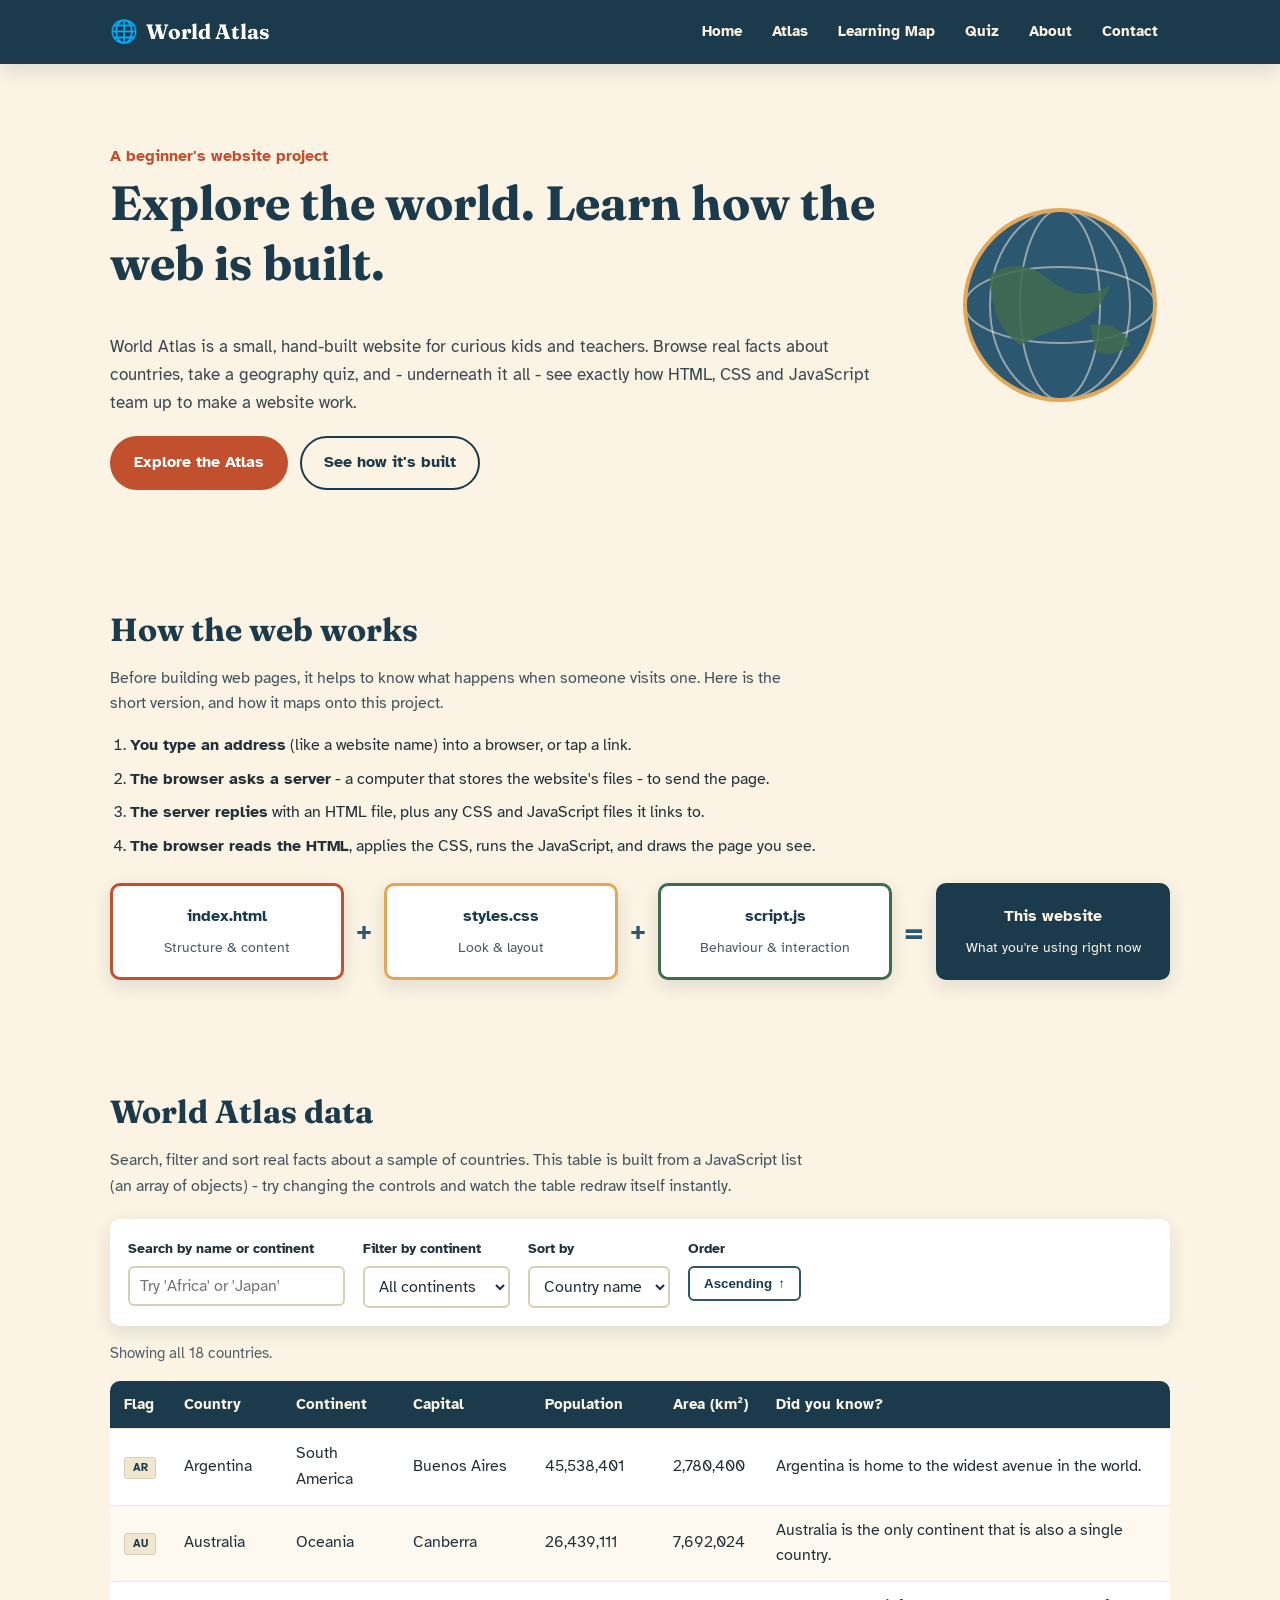
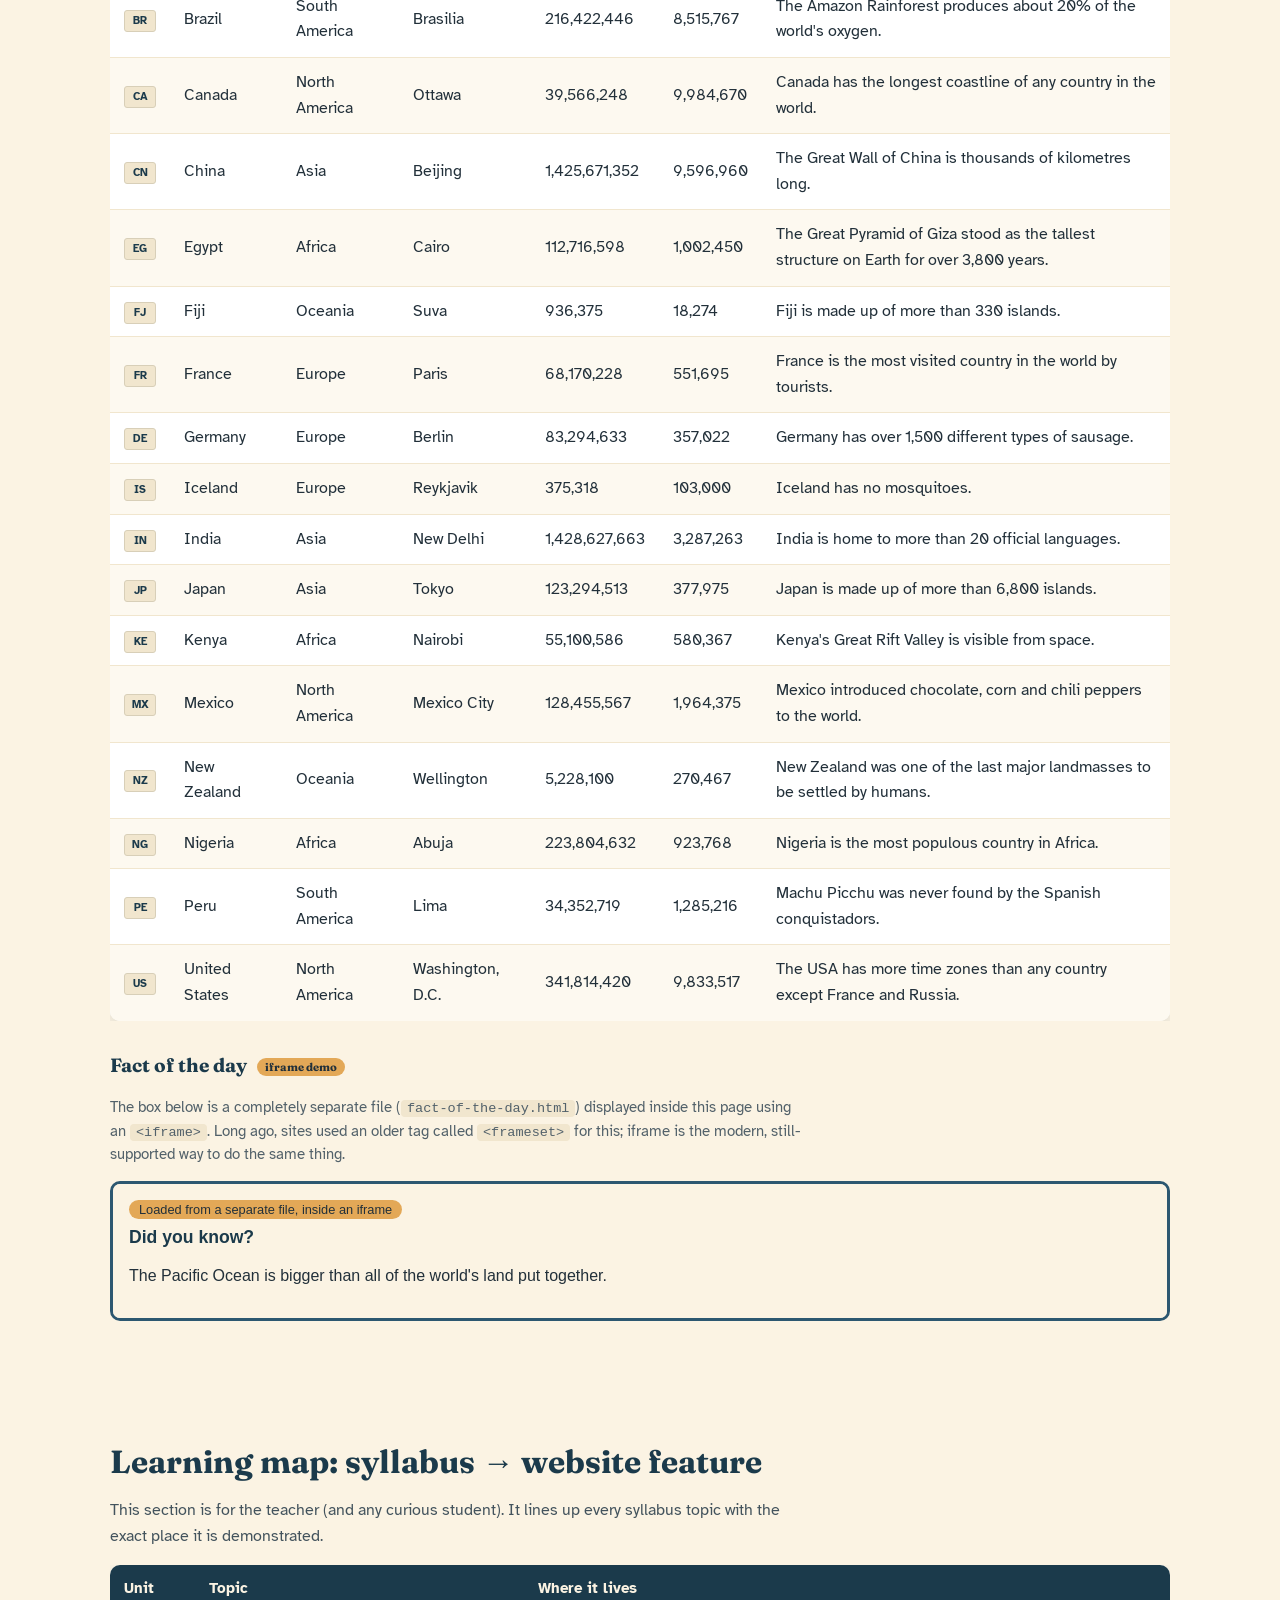
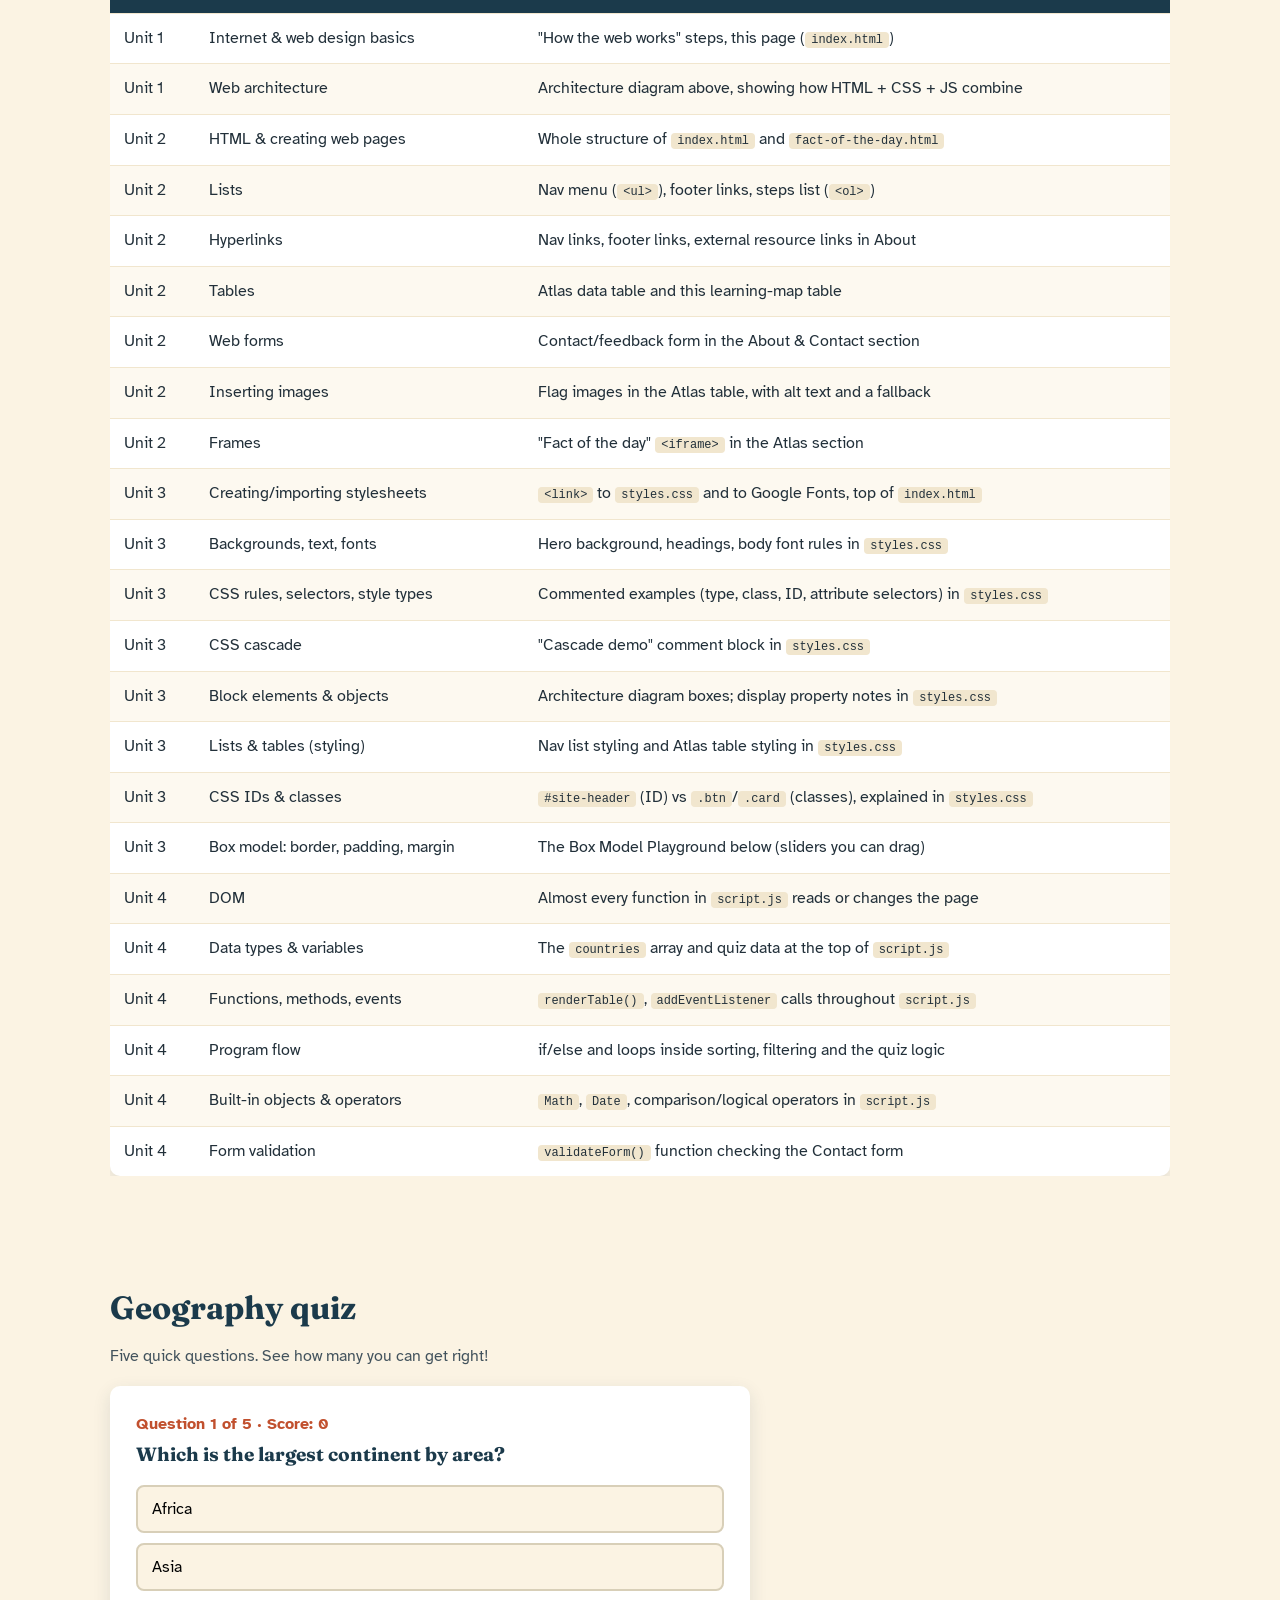
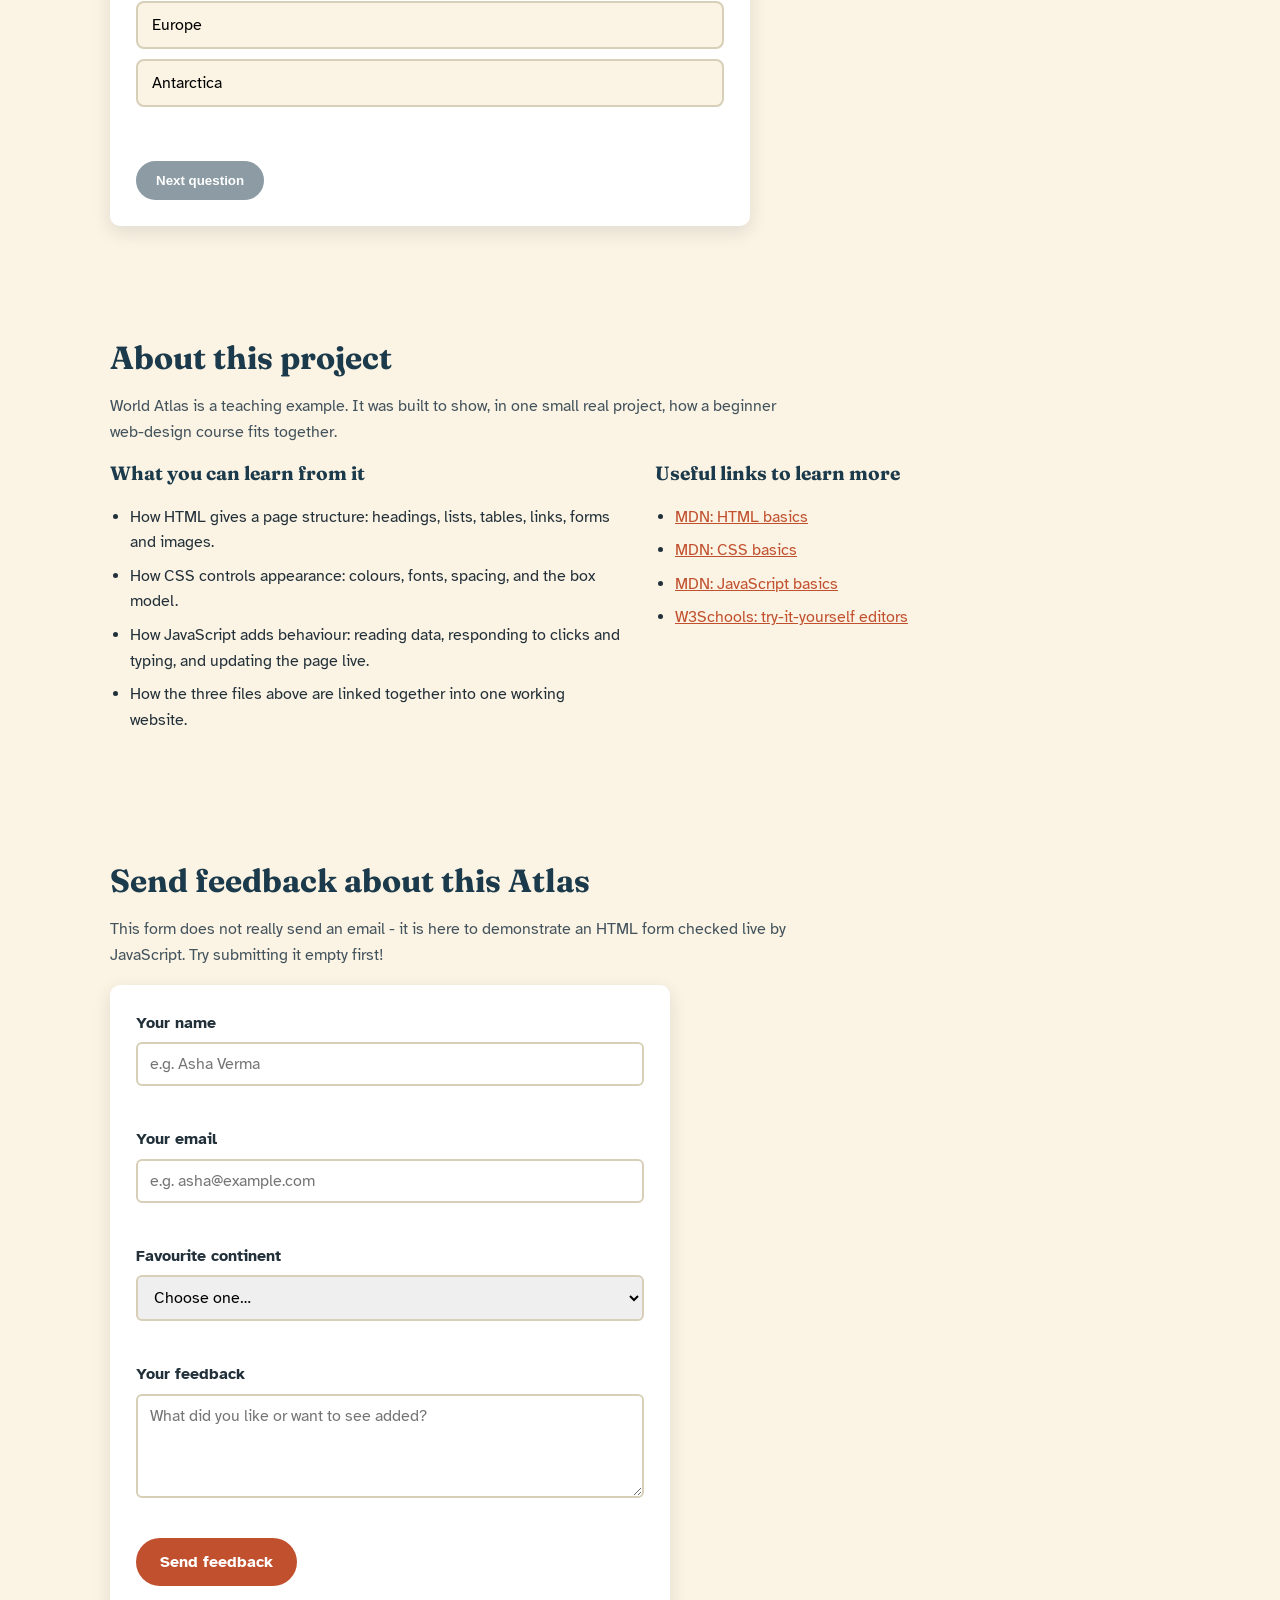
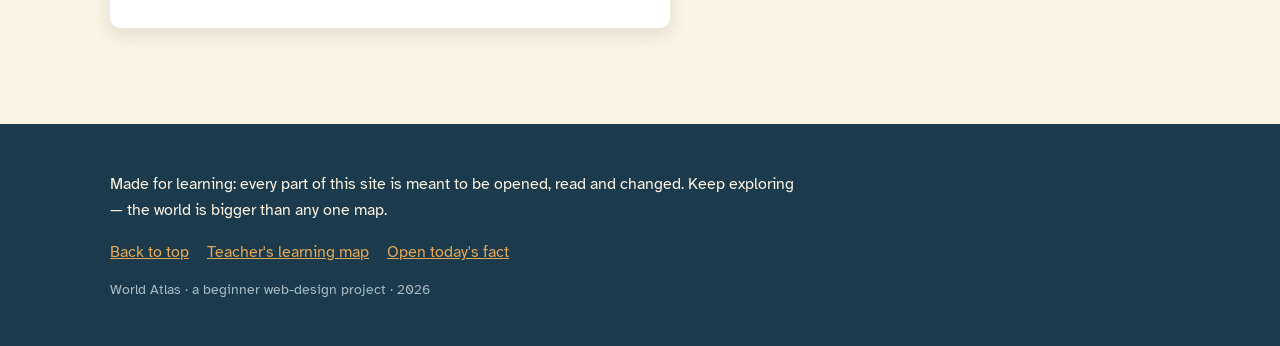
==== index.html @ 0b5103dc "this is my first commit" ====
<!DOCTYPE html>
<html lang="en">
<head>
  <meta charset="UTF-8" />
  <meta name="viewport" content="width=device-width, initial-scale=1.0" />
  <title>World Atlas - Learn Geography, HTML, CSS &amp; JavaScript</title>
  <link rel="stylesheet" href="styles.css" />

  <!-- Google Fonts: an external stylesheet, imported the same way. -->
  <link rel="preconnect" href="https://fonts.googleapis.com">
  <link href="https://fonts.googleapis.com/css2?family=Fraunces:opsz,wght@9..144,500;9..144,700&family=Atkinson+Hyperlegible:wght@400;700&display=swap" rel="stylesheet">
</head>
<body>

  <!-- ============ HEADER (appears on every "page" of the site) ============ -->
  <header id="site-header">
    <div class="header-inner">
      <a href="#home" class="logo">
        <span class="logo-mark" aria-hidden="true">&#127760;</span>
        World Atlas
      </a>

      <!-- Navigation is written as an unordered LIST of links (<ul><li><a>).
           A nav bar is really just a styled list - a good example of
           HTML lists and hyperlinks working together. -->
      <nav aria-label="Main navigation">
        <button id="nav-toggle" aria-expanded="false" aria-controls="primary-nav">
          <span class="sr-only">Menu</span>
          <span aria-hidden="true">&#9776;</span>
        </button>
        <ul id="primary-nav">
          <li><a href="#home">Home</a></li>
          <li><a href="#atlas">Atlas</a></li>
          <li><a href="#learning-map">Learning Map</a></li>
          <li><a href="#quiz">Quiz</a></li>
          <li><a href="#about">About</a></li>
          <li><a href="#contact">Contact</a></li>
        </ul>
      </nav>
    </div>
  </header>

  <main>

    <!-- ============ HOME SECTION ============ -->
    <section id="home" class="section hero">
      <div class="hero-text">
        <p class="eyebrow">A beginner's website project</p>
        <h1>Explore the world. Learn how the web is built.</h1>
        <p class="lede">
          World Atlas is a small, hand-built website for curious kids and
          teachers. Browse real facts about countries, take a geography
          quiz, and - underneath it all - see exactly how HTML, CSS and
          JavaScript team up to make a website work.
        </p>
        <div class="hero-actions">
          <a href="#atlas" class="btn btn-primary">Explore the Atlas</a>
          <a href="#learning-map" class="btn btn-ghost">See how it's built</a>
        </div>
      </div>

      <!-- A simple inline SVG "globe" graphic. Using SVG here means the
           picture stays sharp on any screen size, and it needs no
           external image file at all. -->
      <div class="hero-art" aria-hidden="true">
        <svg viewBox="0 0 220 220" width="220" height="220">
          <circle cx="110" cy="110" r="95" fill="#2C5770" />
          <ellipse cx="110" cy="110" rx="95" ry="38" fill="none" stroke="#FBF3E3" stroke-width="2" opacity="0.5"/>
          <ellipse cx="110" cy="110" rx="40" ry="95" fill="none" stroke="#FBF3E3" stroke-width="2" opacity="0.5"/>
          <ellipse cx="110" cy="110" rx="70" ry="95" fill="none" stroke="#FBF3E3" stroke-width="2" opacity="0.5"/>
          <path d="M40 80 Q70 60 100 85 T160 90 Q150 120 120 130 T70 150 Q40 130 40 80Z" fill="#3F6B4F" opacity="0.85"/>
          <path d="M140 130 Q170 125 180 150 Q160 165 145 155Z" fill="#3F6B4F" opacity="0.85"/>
          <circle cx="110" cy="110" r="95" fill="none" stroke="#E3A857" stroke-width="4"/>
        </svg>
      </div>
    </section>

    <!-- ============ HOW THE WEB WORKS (Unit 1) ============ -->
    <section class="section" id="web-architecture" aria-labelledby="architecture-heading">
      <h2 id="architecture-heading">How the web works</h2>
      <p class="section-intro">
        Before building web pages, it helps to know what happens when someone
        visits one. Here is the short version, and how it maps onto this project.
      </p>

      <ol class="steps-list">
        <li><strong>You type an address</strong> (like a website name) into a browser, or tap a link.</li>
        <li><strong>The browser asks a server</strong> - a computer that stores the website's files - to send the page.</li>
        <li><strong>The server replies</strong> with an HTML file, plus any CSS and JavaScript files it links to.</li>
        <li><strong>The browser reads the HTML</strong>, applies the CSS, runs the JavaScript, and draws the page you see.</li>
      </ol>

      <!-- A tiny diagram made only from styled <div> elements - a good,
           simple example of "block elements" and the CSS box model. -->
      <div class="architecture-diagram">
        <div class="arch-box arch-html">
          <span class="arch-label">index.html</span>
          <p>Structure &amp; content</p>
        </div>
        <div class="arch-arrow" aria-hidden="true">+</div>
        <div class="arch-box arch-css">
          <span class="arch-label">styles.css</span>
          <p>Look &amp; layout</p>
        </div>
        <div class="arch-arrow" aria-hidden="true">+</div>
        <div class="arch-box arch-js">
          <span class="arch-label">script.js</span>
          <p>Behaviour &amp; interaction</p>
        </div>
        <div class="arch-arrow arch-arrow-big" aria-hidden="true">=</div>
        <div class="arch-box arch-result">
          <span class="arch-label">This website</span>
          <p>What you're using right now</p>
        </div>
      </div>
    </section>

    <!-- ============ ATLAS SECTION (Unit 2: tables, images, frames) ============ -->
    <section class="section" id="atlas" aria-labelledby="atlas-heading">
      <h2 id="atlas-heading">World Atlas data</h2>
      <p class="section-intro">
        Search, filter and sort real facts about a sample of countries. This
        table is built from a JavaScript list (an array of objects) - try
        changing the controls and watch the table redraw itself instantly.
      </p>

      <!-- Controls: a search box, a continent filter and sort controls.
           These are all standard HTML FORM ELEMENTS, even though they
           are not inside one big <form> that gets submitted. -->
      <div class="controls-bar">
        <div class="control">
          <label for="search-input">Search by name or continent</label>
          <input type="search" id="search-input" placeholder="Try 'Africa' or 'Japan'" autocomplete="off">
        </div>

        <div class="control">
          <label for="continent-filter">Filter by continent</label>
          <select id="continent-filter">
            <option value="all">All continents</option>
            <!-- Options are filled in automatically by script.js -->
          </select>
        </div>

        <div class="control">
          <label for="sort-field">Sort by</label>
          <select id="sort-field">
            <option value="name">Country name</option>
            <option value="population">Population</option>
            <option value="area">Area (km&sup2;)</option>
          </select>
        </div>

        <div class="control">
          <label for="sort-direction-label">Order</label>
          <button type="button" id="sort-direction-btn" aria-pressed="false">
            <span id="sort-direction-label">Ascending</span>
            <span id="sort-direction-arrow" aria-hidden="true">&#8593;</span>
          </button>
        </div>
      </div>

      <p id="result-count" aria-live="polite">Showing all countries.</p>

      <!-- The ATLAS TABLE. On a phone, styles.css turns each row into a
           small "card" using the data-label attributes on each cell -
           that's how one HTML table can satisfy both "cards" and
           "table" at once, responsively. -->
      <div class="table-wrap">
        <table id="atlas-table">
          <caption class="sr-only">Sortable, filterable table of country facts</caption>
          <thead>
            <tr>
              <th scope="col">Flag</th>
              <th scope="col">Country</th>
              <th scope="col">Continent</th>
              <th scope="col">Capital</th>
              <th scope="col">Population</th>
              <th scope="col">Area (km&sup2;)</th>
              <th scope="col">Did you know?</th>
            </tr>
          </thead>
          <tbody id="atlas-tbody">
            <!-- Rows are created by script.js using document.createElement -->
          </tbody>
        </table>
      </div>

      <!-- FRAMES demo: showing a whole separate page inside this one. -->
      <div class="fact-frame-wrap">
        <h3>Fact of the day <span class="tag">iframe demo</span></h3>
        <p class="small-note">
          The box below is a completely separate file
          (<code>fact-of-the-day.html</code>) displayed inside this page
          using an <code>&lt;iframe&gt;</code>. Long ago, sites used an
          older tag called <code>&lt;frameset&gt;</code> for this; iframe
          is the modern, still-supported way to do the same thing.
        </p>
        <iframe src="fact-of-the-day.html" title="Random geography fact" class="fact-frame" loading="lazy"></iframe>
      </div>
    </section>

    <!-- ============ LEARNING MAP (syllabus -> feature mapping) ============ -->
    <section class="section" id="learning-map" aria-labelledby="learning-heading">
      <h2 id="learning-heading">Learning map: syllabus &#8594; website feature</h2>
      <p class="section-intro">
        This section is for the teacher (and any curious student). It lines
        up every syllabus topic with the exact place it is demonstrated.
      </p>

      <div class="table-wrap">
        <table id="learning-table">
          <caption class="sr-only">Syllabus topics mapped to files and features</caption>
          <thead>
            <tr>
              <th scope="col">Unit</th>
              <th scope="col">Topic</th>
              <th scope="col">Where it lives</th>
            </tr>
          </thead>
          <tbody>
            <tr><td data-label="Unit">Unit 1</td><td data-label="Topic">Internet &amp; web design basics</td><td data-label="Where it lives">"How the web works" steps, this page (<code>index.html</code>)</td></tr>
            <tr><td data-label="Unit">Unit 1</td><td data-label="Topic">Web architecture</td><td data-label="Where it lives">Architecture diagram above, showing how HTML + CSS + JS combine</td></tr>
            <tr><td data-label="Unit">Unit 2</td><td data-label="Topic">HTML &amp; creating web pages</td><td data-label="Where it lives">Whole structure of <code>index.html</code> and <code>fact-of-the-day.html</code></td></tr>
            <tr><td data-label="Unit">Unit 2</td><td data-label="Topic">Lists</td><td data-label="Where it lives">Nav menu (<code>&lt;ul&gt;</code>), footer links, steps list (<code>&lt;ol&gt;</code>)</td></tr>
            <tr><td data-label="Unit">Unit 2</td><td data-label="Topic">Hyperlinks</td><td data-label="Where it lives">Nav links, footer links, external resource links in About</td></tr>
            <tr><td data-label="Unit">Unit 2</td><td data-label="Topic">Tables</td><td data-label="Where it lives">Atlas data table and this learning-map table</td></tr>
            <tr><td data-label="Unit">Unit 2</td><td data-label="Topic">Web forms</td><td data-label="Where it lives">Contact/feedback form in the About &amp; Contact section</td></tr>
            <tr><td data-label="Unit">Unit 2</td><td data-label="Topic">Inserting images</td><td data-label="Where it lives">Flag images in the Atlas table, with alt text and a fallback</td></tr>
            <tr><td data-label="Unit">Unit 2</td><td data-label="Topic">Frames</td><td data-label="Where it lives">"Fact of the day" <code>&lt;iframe&gt;</code> in the Atlas section</td></tr>
            <tr><td data-label="Unit">Unit 3</td><td data-label="Topic">Creating/importing stylesheets</td><td data-label="Where it lives"><code>&lt;link&gt;</code> to <code>styles.css</code> and to Google Fonts, top of <code>index.html</code></td></tr>
            <tr><td data-label="Unit">Unit 3</td><td data-label="Topic">Backgrounds, text, fonts</td><td data-label="Where it lives">Hero background, headings, body font rules in <code>styles.css</code></td></tr>
            <tr><td data-label="Unit">Unit 3</td><td data-label="Topic">CSS rules, selectors, style types</td><td data-label="Where it lives">Commented examples (type, class, ID, attribute selectors) in <code>styles.css</code></td></tr>
            <tr><td data-label="Unit">Unit 3</td><td data-label="Topic">CSS cascade</td><td data-label="Where it lives">"Cascade demo" comment block in <code>styles.css</code></td></tr>
            <tr><td data-label="Unit">Unit 3</td><td data-label="Topic">Block elements &amp; objects</td><td data-label="Where it lives">Architecture diagram boxes; display property notes in <code>styles.css</code></td></tr>
            <tr><td data-label="Unit">Unit 3</td><td data-label="Topic">Lists &amp; tables (styling)</td><td data-label="Where it lives">Nav list styling and Atlas table styling in <code>styles.css</code></td></tr>
            <tr><td data-label="Unit">Unit 3</td><td data-label="Topic">CSS IDs &amp; classes</td><td data-label="Where it lives"><code>#site-header</code> (ID) vs <code>.btn</code>/<code>.card</code> (classes), explained in <code>styles.css</code></td></tr>
            <tr><td data-label="Unit">Unit 3</td><td data-label="Topic">Box model: border, padding, margin</td><td data-label="Where it lives">The Box Model Playground below (sliders you can drag)</td></tr>
            <tr><td data-label="Unit">Unit 4</td><td data-label="Topic">DOM</td><td data-label="Where it lives">Almost every function in <code>script.js</code> reads or changes the page</td></tr>
            <tr><td data-label="Unit">Unit 4</td><td data-label="Topic">Data types &amp; variables</td><td data-label="Where it lives">The <code>countries</code> array and quiz data at the top of <code>script.js</code></td></tr>
            <tr><td data-label="Unit">Unit 4</td><td data-label="Topic">Functions, methods, events</td><td data-label="Where it lives"><code>renderTable()</code>, <code>addEventListener</code> calls throughout <code>script.js</code></td></tr>
            <tr><td data-label="Unit">Unit 4</td><td data-label="Topic">Program flow</td><td data-label="Where it lives">if/else and loops inside sorting, filtering and the quiz logic</td></tr>
            <tr><td data-label="Unit">Unit 4</td><td data-label="Topic">Built-in objects &amp; operators</td><td data-label="Where it lives"><code>Math</code>, <code>Date</code>, comparison/logical operators in <code>script.js</code></td></tr>
            <tr><td data-label="Unit">Unit 4</td><td data-label="Topic">Form validation</td><td data-label="Where it lives"><code>validateForm()</code> function checking the Contact form</td></tr>
          </tbody>
        </table>
      </div>     
    </section>

    <!-- ============ QUIZ SECTION ============ -->
    <section class="section" id="quiz" aria-labelledby="quiz-heading">
      <h2 id="quiz-heading">Geography quiz</h2>
      <p class="section-intro">Five quick questions. See how many you can get right!</p>

      <div id="quiz-app" class="quiz-app">
        <p id="quiz-progress"></p>
        <h3 id="quiz-question">Loading question&hellip;</h3>
        <div id="quiz-options" class="quiz-options" role="group" aria-label="Answer options"></div>
        <p id="quiz-feedback" aria-live="polite"></p>
        <div class="quiz-actions">
          <button type="button" id="quiz-next" disabled>Next question</button>
          <button type="button" id="quiz-restart" hidden>Play again</button>
        </div>
      </div>
    </section>

    <!-- ============ ABOUT SECTION ============ -->
    <section class="section" id="about" aria-labelledby="about-heading">
      <h2 id="about-heading">About this project</h2>
      <p class="section-intro">
        World Atlas is a teaching example. It was built to show, in one small
        real project, how a beginner web-design course fits together.
      </p>

      <div class="about-grid">
        <div>
          <h3>What you can learn from it</h3>
          <ul>
            <li>How HTML gives a page structure: headings, lists, tables, links, forms and images.</li>
            <li>How CSS controls appearance: colours, fonts, spacing, and the box model.</li>
            <li>How JavaScript adds behaviour: reading data, responding to clicks and typing, and updating the page live.</li>
            <li>How the three files above are linked together into one working website.</li>
          </ul>
        </div>
        <div>
          <h3>Useful links to learn more</h3>
          <ul>
            <li><a href="https://developer.mozilla.org/en-US/docs/Web/HTML" target="_blank" rel="noopener">MDN: HTML basics</a></li>
            <li><a href="https://developer.mozilla.org/en-US/docs/Web/CSS" target="_blank" rel="noopener">MDN: CSS basics</a></li>
            <li><a href="https://developer.mozilla.org/en-US/docs/Web/JavaScript" target="_blank" rel="noopener">MDN: JavaScript basics</a></li>
            <li><a href="https://www.w3schools.com/" target="_blank" rel="noopener">W3Schools: try-it-yourself editors</a></li>
          </ul>
        </div>
      </div>
    </section>

    <!-- ============ CONTACT / FEEDBACK FORM (Unit 2 web forms + Unit 4 validation) ============ -->
    <section class="section" id="contact" aria-labelledby="contact-heading">
      <h2 id="contact-heading">Send feedback about this Atlas</h2>
      <p class="section-intro">
        This form does not really send an email - it is here to demonstrate an
        HTML form checked live by JavaScript. Try submitting it empty first!
      </p>

      <form id="feedback-form" novalidate>
        <div class="form-row">
          <label for="fb-name">Your name</label>
          <input type="text" id="fb-name" name="name" placeholder="e.g. Asha Verma">
          <span class="error-text" id="fb-name-error"></span>
        </div>

        <div class="form-row">
          <label for="fb-email">Your email</label>
          <input type="email" id="fb-email" name="email" placeholder="e.g. asha@example.com">
          <span class="error-text" id="fb-email-error"></span>
        </div>

        <div class="form-row">
          <label for="fb-continent">Favourite continent</label>
          <select id="fb-continent" name="continent">
            <option value="">Choose one&hellip;</option>
            <option>Africa</option>
            <option>Asia</option>
            <option>Europe</option>
            <option>North America</option>
            <option>South America</option>
            <option>Oceania</option>
            <option>Antarctica</option>
          </select>
          <span class="error-text" id="fb-continent-error"></span>
        </div>

        <div class="form-row">
          <label for="fb-message">Your feedback</label>
          <textarea id="fb-message" name="message" rows="4" placeholder="What did you like or want to see added?"></textarea>
          <span class="error-text" id="fb-message-error"></span>
        </div>

        <button type="submit" class="btn btn-primary">Send feedback</button>
        <p id="form-success" role="status"></p>
      </form>
    </section>

  </main>

  <!-- ============ FOOTER (appears on every "page" of the site) ============ -->
  <footer id="site-footer">
    <div class="footer-inner">
      <p>Made for learning: every part of this site is meant to be opened, read and changed. Keep exploring &mdash; the world is bigger than any one map.</p>
      <ul class="footer-links">
        <li><a href="#home">Back to top</a></li>
        <li><a href="#learning-map">Teacher's learning map</a></li>
        <li><a href="fact-of-the-day.html" target="_blank" rel="noopener">Open today's fact</a></li>
      </ul>
      <p class="fine-print" id="footer-year"></p>
    </div>
  </footer>

  <!-- The script is linked at the end of the body so the HTML above it
       has already been created before JavaScript tries to find it. -->
  <script src="script.js"></script>
</body>
</html>
---- styles.css ----
/* =================================================================
   WORLD ATLAS - styles.css
   =================================================================
   This file gives the HTML its look. It never adds or removes
   content - it only changes how existing content appears.

   It is linked from index.html with:
     <link rel="stylesheet" href="styles.css">
   That single line is how a page "imports" an external stylesheet.
   ================================================================= */

/* -----------------------------------------------------------------
   1. CSS SELECTOR TYPES (a quick reference, used all over this file)
   -----------------------------------------------------------------
   Type selector    ->  header { }        matches every <header>
   Class selector   ->  .card { }         matches every element with class="card"
   ID selector      ->  #site-header { }  matches the ONE element with id="site-header"
   Attribute sel.   ->  input[type="search"] { }  matches inputs of one type
   Descendant sel.  ->  nav ul li { }     matches <li> inside <ul> inside <nav>
   Pseudo-class     ->  .btn:hover { }    matches a state (mouse over the button)

   IDs vs classes: use an ID for ONE unique element on the page
   (like the single site header), and a class for a REUSABLE pattern
   that appears many times (like every country card/row, every button).
   ----------------------------------------------------------------- */

:root {
  /* CSS custom properties ("variables"). Defining colours once here
     means every rule below can reuse the same names instead of
     repeating hex codes - and changing the theme means editing one line. */
  --ocean-deep: #1B3A4B;
  --ocean-mid: #2C5770;
  --parchment: #FBF3E3;
  --parchment-deep: #F1E6CE;
  --ink: #22303A;
  --terracotta: #C1502E;
  --gold: #E3A857;
  --forest: #3F6B4F;
  --white: #FFFFFF;
  --danger: #B3261E;
  --radius: 10px;
  --shadow: 0 6px 18px rgba(27, 58, 75, 0.12);
}

/* -----------------------------------------------------------------
   2. RESET-ISH BASICS + TYPOGRAPHY (fonts, text formatting)
   ----------------------------------------------------------------- */
* {
  box-sizing: border-box; /* padding & border are counted INSIDE the
                              width you set, instead of added on top -
                              this avoids a very common box-model bug */
}

body {
  margin: 0;
  font-family: 'Atkinson Hyperlegible', Verdana, Arial, sans-serif;
  background: var(--parchment);
  color: var(--ink);
  line-height: 1.6;
}

h1, h2, h3 {
  font-family: 'Fraunces', Georgia, serif;
  color: var(--ocean-deep);
  line-height: 1.25;
  margin-top: 0;
}

h1 { font-size: clamp(1.9rem, 4vw, 3rem); }
h2 { font-size: clamp(1.4rem, 3vw, 2rem); margin-bottom: 0.4em; }
h3 { font-size: 1.2rem; }

p { max-width: 70ch; } /* keeps text lines a comfortable reading length */

a { color: var(--terracotta); }
a:hover, a:focus { color: var(--forest); }

code {
  background: var(--parchment-deep);
  padding: 1px 6px;
  border-radius: 4px;
  font-size: 0.92em;
}

/* Visually-hidden helper: keeps text for screen readers without
   showing it on screen - used on the table <caption> elements. */
.sr-only {
  position: absolute;
  width: 1px; height: 1px;
  overflow: hidden;
  clip: rect(0 0 0 0);
  white-space: nowrap;
}

.btn {
  display: inline-block;
  padding: 12px 22px;
  border-radius: 999px;
  text-decoration: none;
  font-weight: 700;
  border: 2px solid transparent;
  cursor: pointer;
  font-size: 1rem;
  font-family: inherit;
}
.btn-primary {
  background: var(--terracotta);
  color: var(--white);
}
.btn-primary:hover, .btn-primary:focus {
  background: #a5401f;
  color: var(--white);
}
.btn-ghost {
  background: transparent;
  border-color: var(--ocean-deep);
  color: var(--ocean-deep);
}
.btn-ghost:hover, .btn-ghost:focus {
  background: var(--ocean-deep);
  color: var(--white);
}

/* -----------------------------------------------------------------
   4. LAYOUT: header / nav  (ID selector for the one unique header)
   ----------------------------------------------------------------- */
#site-header {
  background: var(--ocean-deep);
  position: sticky;
  top: 0;
  z-index: 10;
  box-shadow: var(--shadow);
}
.header-inner {
  max-width: 1100px;
  margin: 0 auto;
  padding: 14px 20px;
  display: flex;
  align-items: center;
  justify-content: space-between;
  gap: 16px;
}
.logo {
  color: var(--white);
  font-family: 'Fraunces', serif;
  font-weight: 700;
  font-size: 1.3rem;
  text-decoration: none;
  display: flex;
  align-items: center;
  gap: 8px;
}
.logo-mark { font-size: 1.4rem; }

/* The nav list: a good example of styling an unordered list to look
   nothing like a bulleted list, while still BEING one semantically. */
nav ul {
  list-style: none;
  display: flex;
  gap: 6px;
  margin: 0;
  padding: 0;
}
nav ul li a {
  color: var(--parchment);
  text-decoration: none;
  padding: 8px 12px;
  border-radius: 6px;
  font-weight: 700;
  font-size: 0.95rem;
}
nav ul li a:hover, nav ul li a:focus {
  background: rgba(255,255,255,0.12);
  color: var(--white);
}
#nav-toggle {
  display: none; /* only shown on small screens, see media query below */
  background: transparent;
  border: 1px solid var(--parchment);
  color: var(--parchment);
  font-size: 1.3rem;
  padding: 4px 10px;
  border-radius: 6px;
}

/* -----------------------------------------------------------------
   5. SECTIONS / GENERAL PAGE LAYOUT (block elements)
   -----------------------------------------------------------------
   Every <section> is a BLOCK element: by default it takes the full
   width available and starts on its own new line - unlike an
   "inline" element such as <a> or <span>, which sits within a line
   of text. We use that block behaviour here to stack whole sections
   vertically down the page. */
.section {
  max-width: 1100px;
  margin: 0 auto;
  padding: 56px 20px;
}
.section-intro { color: #43535D; }

.hero {
  display: flex;
  align-items: center;
  gap: 40px;
  flex-wrap: wrap;
  padding-top: 64px;
  padding-bottom: 64px;
}
.hero-text { flex: 1 1 420px; }
.hero-art { flex: 0 0 auto; margin-inline: auto; }
.eyebrow {
  color: var(--terracotta);
  font-weight: 700;
  margin-bottom: 4px;
}
.lede { font-size: 1.08rem; color: #3A4750; }
.hero-actions { display: flex; gap: 12px; flex-wrap: wrap; margin-top: 20px; }

/* -----------------------------------------------------------------
   6. ARCHITECTURE DIAGRAM (block elements + the box model at work)
   ----------------------------------------------------------------- */
.steps-list { padding-left: 20px; }
.steps-list li { margin-bottom: 8px; }

.architecture-diagram {
  display: flex;
  align-items: center;
  gap: 12px;
  flex-wrap: wrap;
  margin-top: 24px;
}
.arch-box {
  background: var(--white);
  border-radius: var(--radius);
  /* BOX MODEL in action: content, then padding, then a border, then
     the margin created by the gap above between flex children. */
  padding: 18px 16px;
  border: 3px solid var(--ocean-mid);
  box-shadow: var(--shadow);
  flex: 1 1 160px;
  text-align: center;
}
.arch-box p { margin: 6px 0 0; font-size: 0.9rem; color: #4A5A63; }
.arch-label { font-weight: 700; color: var(--ocean-deep); }
.arch-html { border-color: var(--terracotta); }
.arch-css { border-color: var(--gold); }
.arch-js { border-color: var(--forest); }
.arch-result { background: var(--ocean-deep); border-color: var(--ocean-deep); }
.arch-result .arch-label, .arch-result p { color: var(--parchment); }
.arch-arrow {
  font-size: 1.6rem;
  color: var(--ocean-mid);
  font-weight: 700;
}
.arch-arrow-big { font-size: 2rem; }

/* -----------------------------------------------------------------
   7. CONTROLS BAR (search / filter / sort)
   ----------------------------------------------------------------- */
.controls-bar {
  display: flex;
  gap: 18px;
  flex-wrap: wrap;
  background: var(--white);
  padding: 18px;
  border-radius: var(--radius);
  box-shadow: var(--shadow);
  margin: 20px 0 12px;
}
.control { display: flex; flex-direction: column; gap: 6px; }
.control label { font-weight: 700; font-size: 0.9rem; }
.control input, .control select {
  padding: 8px 10px;
  border: 2px solid #D8CFB8;
  border-radius: 6px;
  font-family: inherit;
  font-size: 1rem;
  background: var(--white);
  color: var(--ink);
}
.control input:focus, .control select:focus {
  outline: 3px solid var(--gold);
  outline-offset: 1px;
}
#sort-direction-btn {
  padding: 8px 14px;
  border-radius: 6px;
  border: 2px solid var(--ocean-mid);
  background: var(--white);
  color: var(--ocean-deep);
  font-weight: 700;
  cursor: pointer;
  display: flex;
  align-items: center;
  gap: 6px;
}
#result-count { color: #52616A; font-size: 0.95rem; }

/* -----------------------------------------------------------------
   8. TABLES (Atlas table + Learning Map table)
   ----------------------------------------------------------------- */
.table-wrap {
  overflow-x: auto; /* lets wide tables scroll sideways instead of
                        breaking the page layout on narrow screens */
}
table {
  width: 100%;
  border-collapse: collapse;
  background: var(--white);
  border-radius: var(--radius);
  overflow: hidden;
  box-shadow: var(--shadow);
}
thead { background: var(--ocean-deep); }
thead th {
  color: var(--parchment);
  text-align: left;
  padding: 12px 14px;
  font-size: 0.92rem;
}
tbody td {
  padding: 12px 14px;
  border-top: 1px solid var(--parchment-deep);
  vertical-align: middle;
}
tbody tr:nth-child(even) { background: #FDF9F0; }
.flag-img {
  width: 32px;
  height: 22px;
  object-fit: cover;
  border-radius: 3px;
  border: 1px solid #D8CFB8;
  vertical-align: middle;
}
.flag-fallback {
  display: inline-flex;
  align-items: center;
  justify-content: center;
  width: 32px;
  height: 22px;
  background: var(--parchment-deep);
  color: var(--ocean-deep);
  font-size: 0.7rem;
  font-weight: 700;
  border-radius: 3px;
  border: 1px solid #D8CFB8;
}

/* FRAME / iframe styling */
.fact-frame-wrap { margin-top: 32px; }
.tag {
  background: var(--gold);
  color: var(--ink);
  font-size: 0.7rem;
  padding: 2px 8px;
  border-radius: 999px;
  vertical-align: middle;
  margin-left: 6px;
}
.small-note { font-size: 0.92rem; color: #52616A; }
.fact-frame {
  width: 100%;
  height: 140px;
  border: 3px solid var(--ocean-mid);
  border-radius: var(--radius);
}

/* -----------------------------------------------------------------
   9. BOX MODEL PLAYGROUND (interactive)
   ----------------------------------------------------------------- */
.box-model-demo {
  margin-top: 40px;
  background: var(--white);
  padding: 22px;
  border-radius: var(--radius);
  box-shadow: var(--shadow);
}
.box-model-layout {
  display: flex;
  gap: 30px;
  flex-wrap: wrap;
  align-items: center;
  margin-top: 16px;
}
.box-model-controls {
  display: flex;
  flex-direction: column;
  gap: 14px;
  min-width: 220px;
}
.box-model-controls input { width: 100%; }
.box-model-stage {
  flex: 1 1 260px;
  display: flex;
  justify-content: center;
  padding: 20px;
  background: var(--parchment-deep);
  border-radius: var(--radius);
}
/* Each ".demo-layer" is labelled with its own background colour so the
   four layers of the box model (margin, border, padding, content) are
   visually easy to tell apart while the sliders change their sizes. */
.demo-layer {
  font-size: 0.75rem;
  font-weight: 700;
  color: var(--ink);
  text-align: center;
}
.demo-margin { background: #F6D9A8; border-radius: 8px; }
.demo-border { background: var(--gold); border-style: solid; border-color: var(--terracotta); border-radius: 6px; }
.demo-padding { background: #FFF8EA; }
.demo-content {
  background: var(--forest);
  color: var(--white);
  padding: 18px 24px;
  border-radius: 4px;
}

/* -----------------------------------------------------------------
   10. QUIZ
   ----------------------------------------------------------------- */
.quiz-app {
  background: var(--white);
  padding: 26px;
  border-radius: var(--radius);
  box-shadow: var(--shadow);
  max-width: 640px;
}
#quiz-progress { color: var(--terracotta); font-weight: 700; margin: 0 0 4px; }
.quiz-options {
  display: grid;
  gap: 10px;
  margin: 16px 0;
}
.quiz-options button {
  text-align: left;
  padding: 12px 14px;
  border: 2px solid #D8CFB8;
  border-radius: 8px;
  background: var(--parchment);
  font-family: inherit;
  font-size: 1rem;
  cursor: pointer;
}
.quiz-options button:hover { border-color: var(--ocean-mid); }
.quiz-options button.correct {
  background: #E4F0E7;
  border-color: var(--forest);
}
.quiz-options button.incorrect {
  background: #F7E3E1;
  border-color: var(--danger);
}
.quiz-options button:disabled { cursor: default; }
#quiz-feedback { font-weight: 700; min-height: 1.4em; }
.quiz-actions { display: flex; gap: 12px; }
.quiz-actions button {
  padding: 10px 18px;
  border-radius: 999px;
  border: 2px solid var(--ocean-deep);
  background: var(--ocean-deep);
  color: var(--white);
  font-weight: 700;
  cursor: pointer;
}
.quiz-actions button:disabled { opacity: 0.5; cursor: not-allowed; }

/* -----------------------------------------------------------------
   11. ABOUT
   ----------------------------------------------------------------- */
.about-grid {
  display: grid;
  grid-template-columns: 1fr 1fr;
  gap: 30px;
  margin-top: 16px;
}
.about-grid ul { padding-left: 20px; }
.about-grid li { margin-bottom: 8px; }

/* -----------------------------------------------------------------
   12. CONTACT FORM (web forms + JS validation styling hooks)
   ----------------------------------------------------------------- */
#feedback-form {
  max-width: 560px;
  background: var(--white);
  padding: 26px;
  border-radius: var(--radius);
  box-shadow: var(--shadow);
}
.form-row { margin-bottom: 18px; display: flex; flex-direction: column; gap: 6px; }
.form-row label { font-weight: 700; }
.form-row input, .form-row select, .form-row textarea {
  padding: 10px 12px;
  border: 2px solid #D8CFB8;
  border-radius: 6px;
  font-family: inherit;
  font-size: 1rem;
}
.form-row input:focus, .form-row select:focus, .form-row textarea:focus {
  outline: 3px solid var(--gold);
  outline-offset: 1px;
}
/* A class ADDED by JavaScript when a field fails validation - this is
   a common pattern: CSS defines what "invalid" looks like, and JS
   just toggles the class on and off. */
.form-row.invalid input,
.form-row.invalid select,
.form-row.invalid textarea {
  border-color: var(--danger);
}
.error-text {
  color: var(--danger);
  font-size: 0.88rem;
  min-height: 1.2em;
}
#form-success {
  color: var(--forest);
  font-weight: 700;
}

/* -----------------------------------------------------------------
   13. FOOTER
   ----------------------------------------------------------------- */
#site-footer {
  background: var(--ocean-deep);
  color: var(--parchment);
  margin-top: 40px;
}
.footer-inner {
  max-width: 1100px;
  margin: 0 auto;
  padding: 32px 20px;
}
.footer-links {
  list-style: none;
  display: flex;
  gap: 18px;
  flex-wrap: wrap;
  padding: 0;
  margin: 14px 0;
}
.footer-links a { color: var(--gold); }
.fine-print { font-size: 0.85rem; color: #A9BAC2; }

/* -----------------------------------------------------------------
   14. RESPONSIVE BEHAVIOUR (phones, tablets, desktop)
   -----------------------------------------------------------------
   Media queries let different CSS rules apply depending on screen
   width. Rules lower down in the file, inside a matching @media
   block, override the earlier "desktop-first" rules above - another
   real example of the cascade (source order) at work. */
@media (max-width: 900px) {
  .about-grid { grid-template-columns: 1fr; }
}

@media (max-width: 720px) {
  #nav-toggle { display: inline-block; }
  #primary-nav {
    display: none;
    flex-direction: column;
    position: absolute;
    top: 100%;
    right: 20px;
    background: var(--ocean-deep);
    padding: 10px;
    border-radius: 8px;
    box-shadow: var(--shadow);
  }
  #primary-nav.open { display: flex; }

  .hero { text-align: center; justify-content: center; }
  .hero-actions { justify-content: center; }

  /* Responsive TABLE -> CARD trick: hide the header row, then turn
     each <tr> into a little card and use the data-label attribute
     (set in the HTML) to print a label in front of every cell with
     CSS's ::before pseudo-element and the attr() function. */
  #atlas-table thead, #learning-table thead { display: none; }
  #atlas-table tbody tr, #learning-table tbody tr {
    display: block;
    margin-bottom: 14px;
    border: 1px solid var(--parchment-deep);
    border-radius: 8px;
    padding: 6px 10px;
  }
  #atlas-table tbody td, #learning-table tbody td {
    display: flex;
    justify-content: space-between;
    gap: 10px;
    text-align: right;
    border-top: 1px solid var(--parchment-deep);
  }
  #atlas-table tbody td::before, #learning-table tbody td::before {
    content: attr(data-label);
    font-weight: 700;
    text-align: left;
    color: var(--ocean-deep);
  }
}
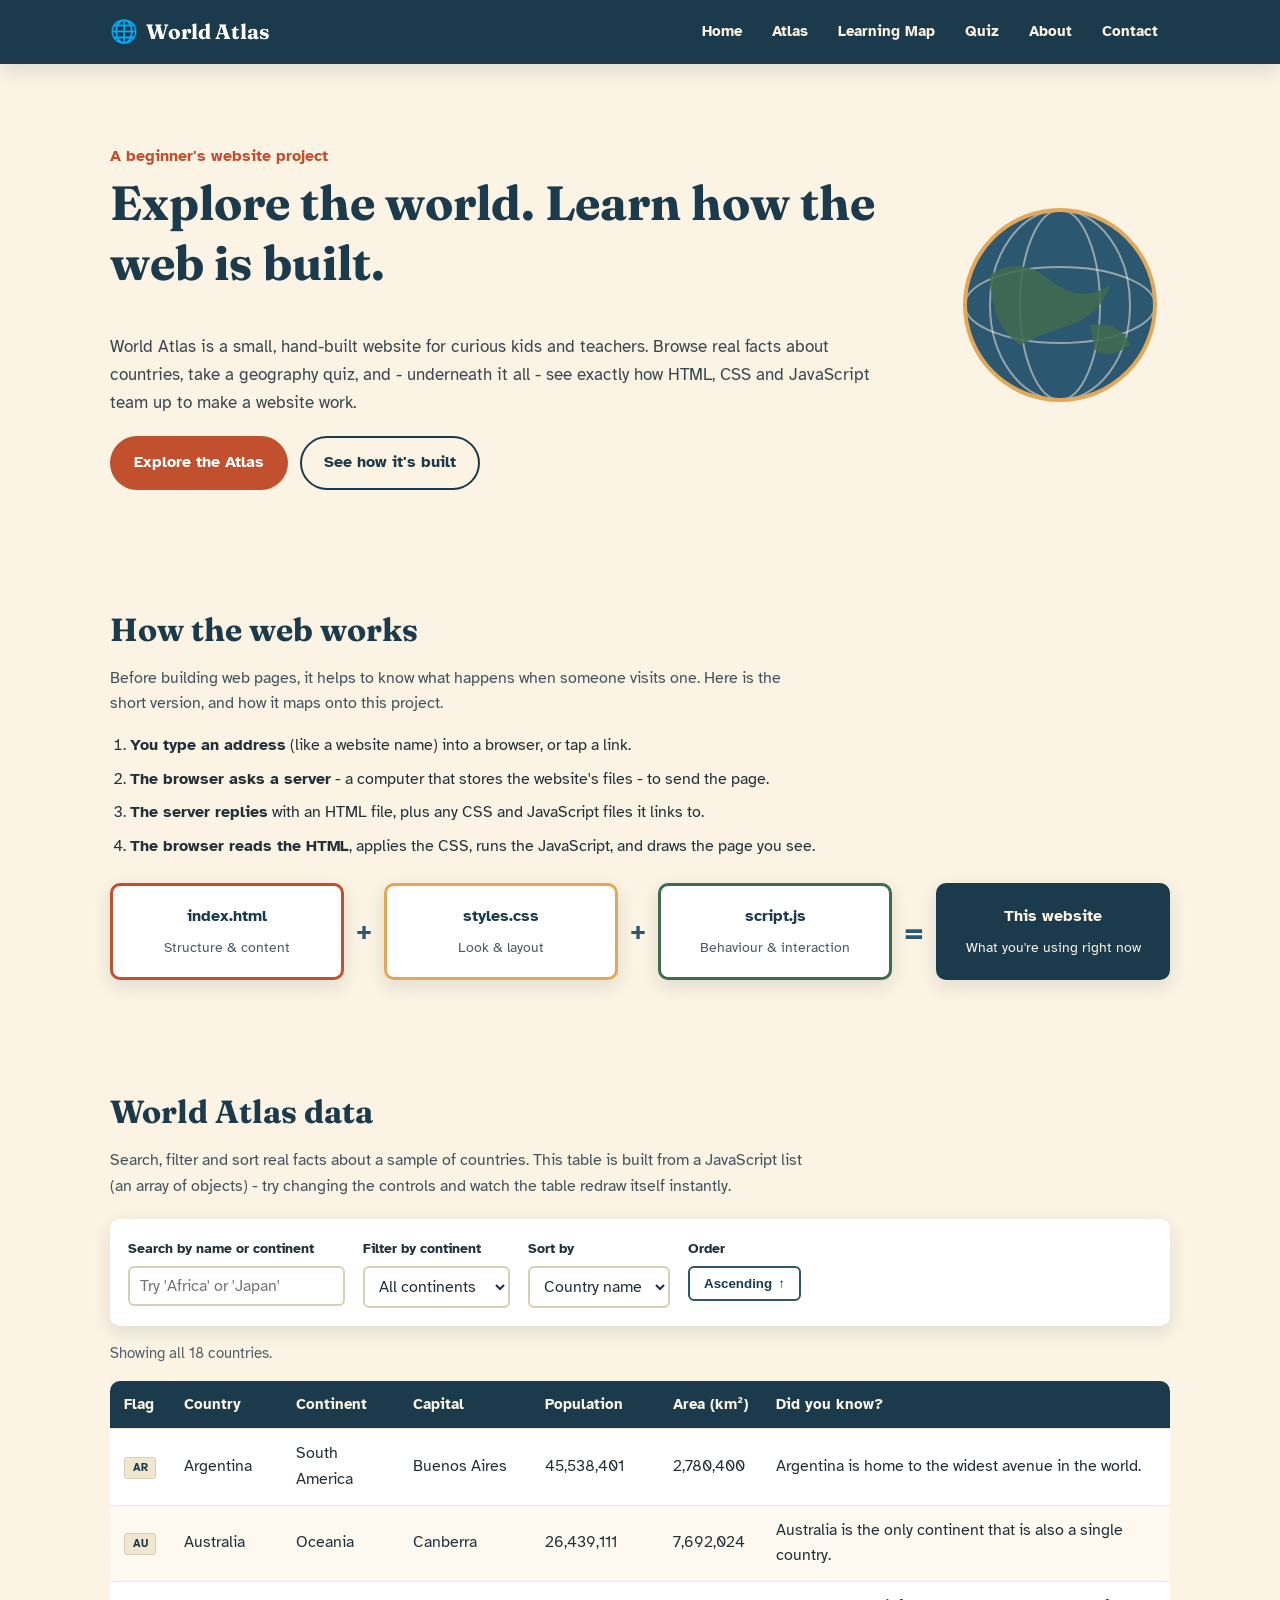
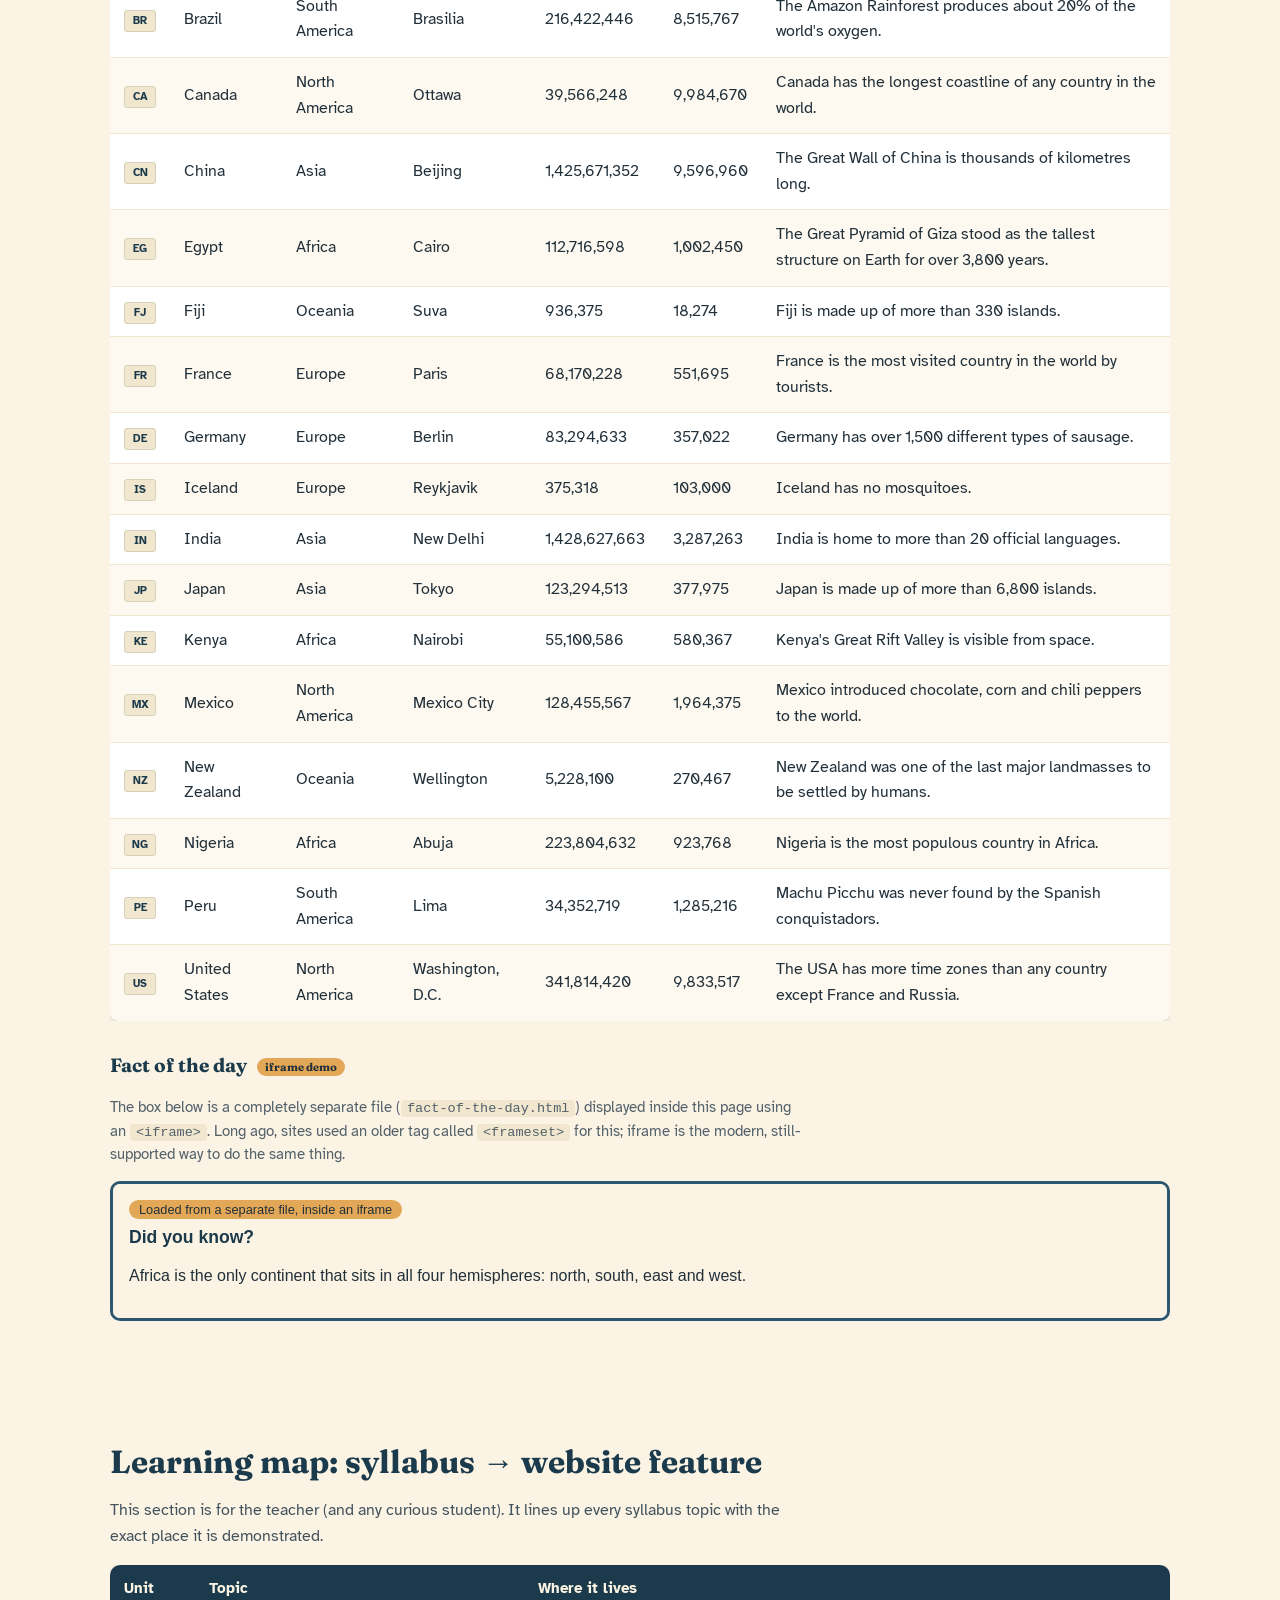
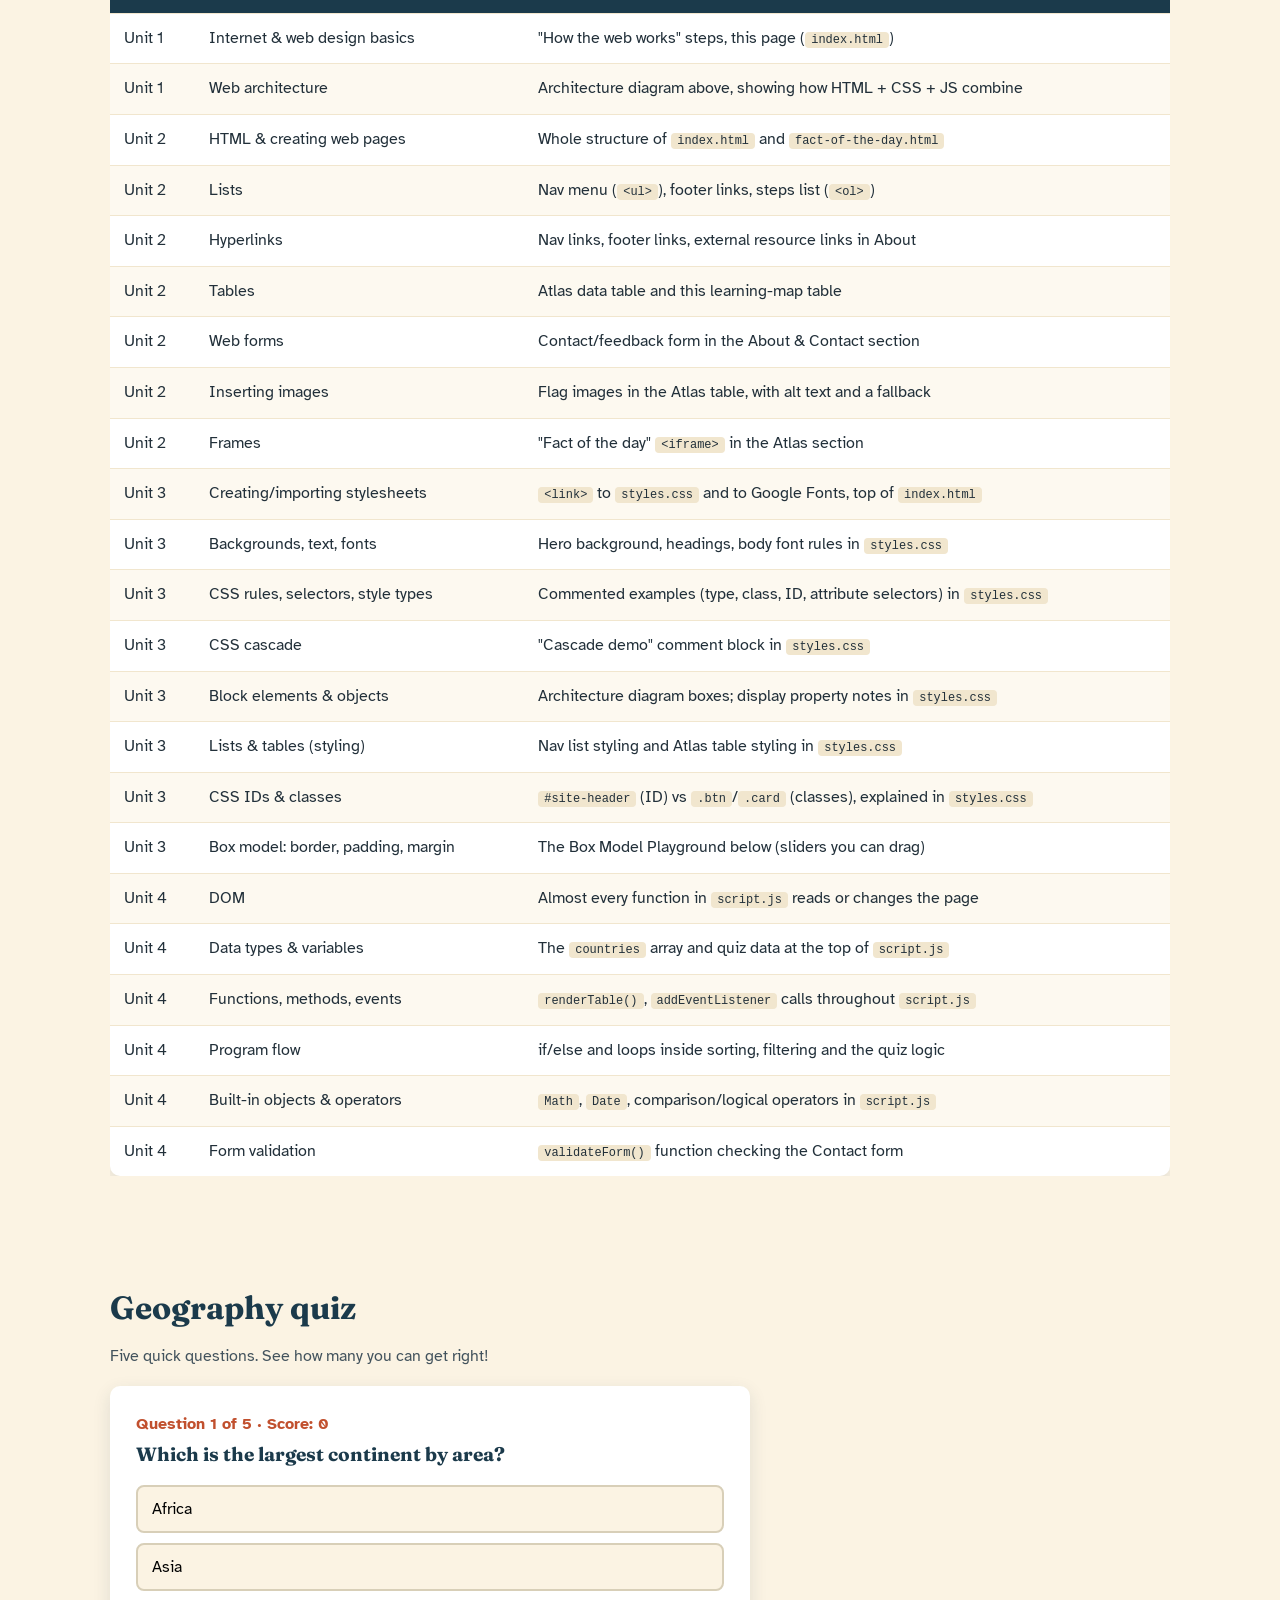
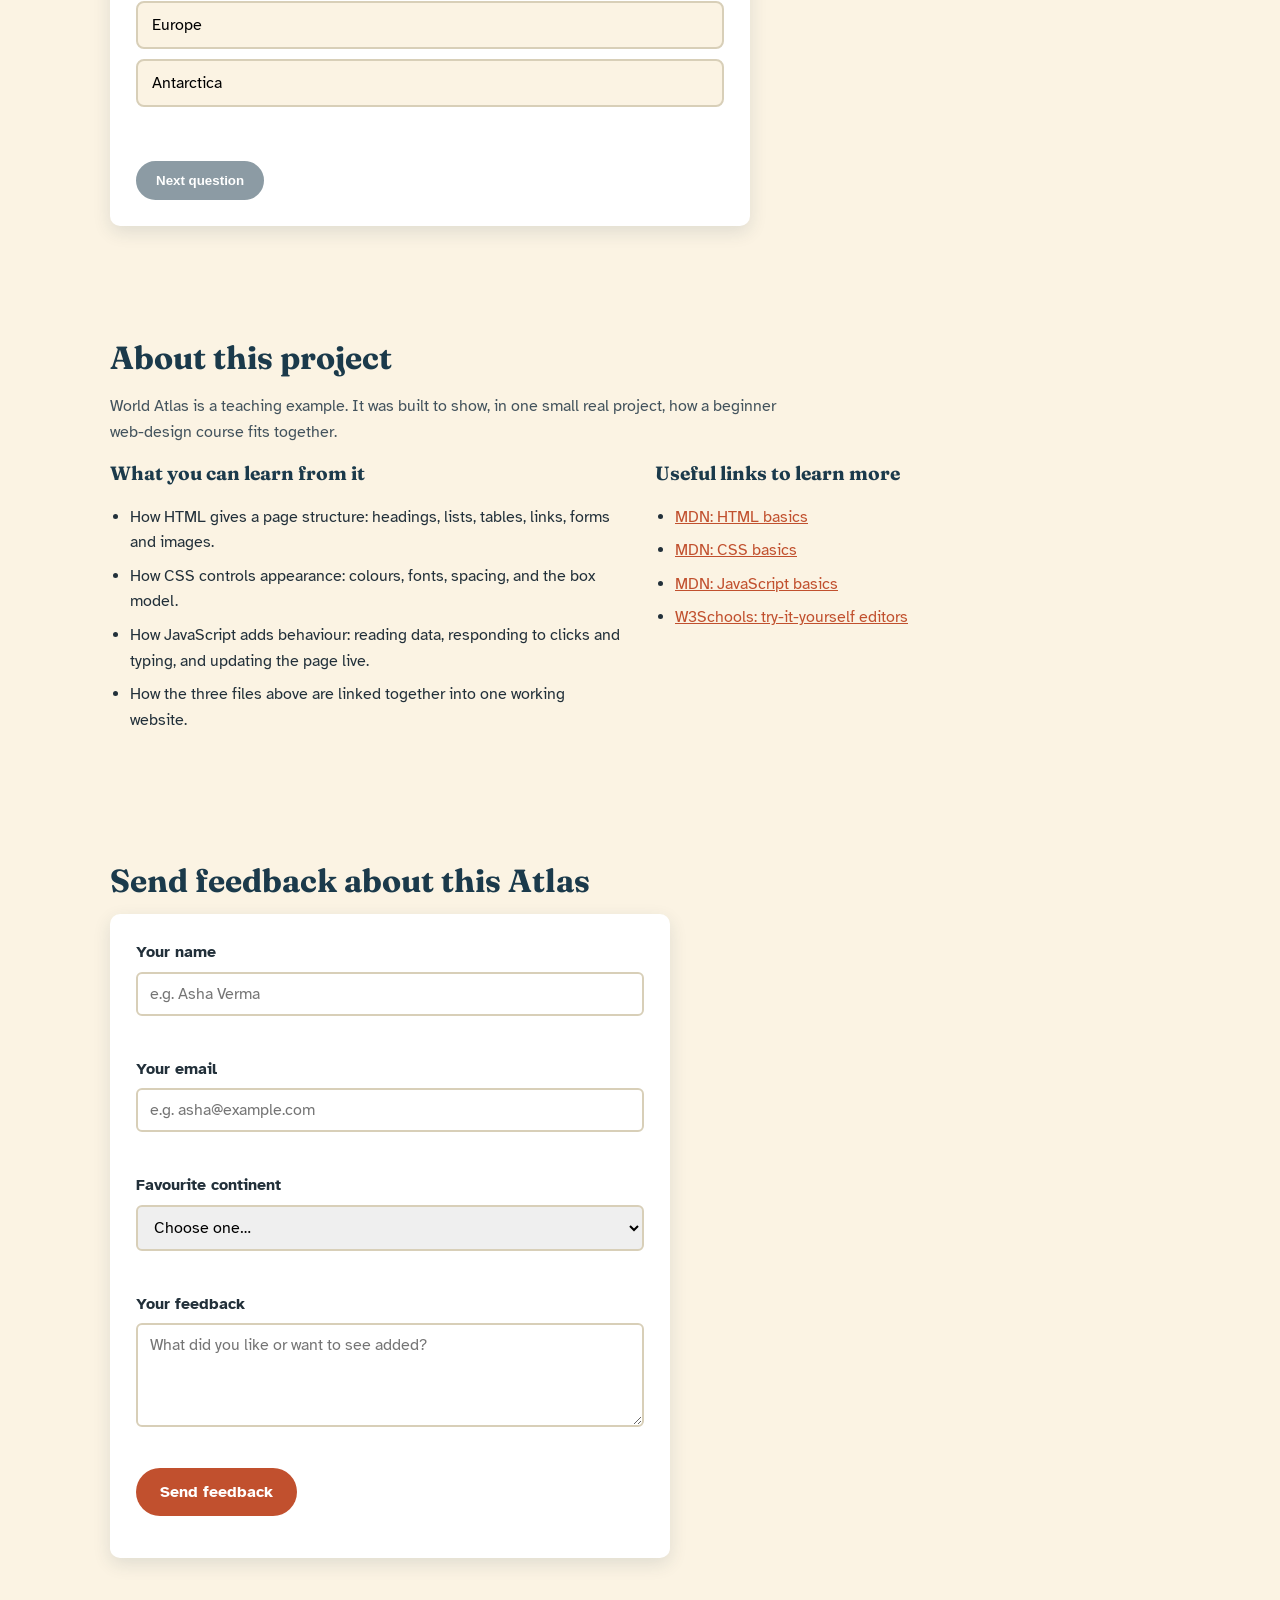
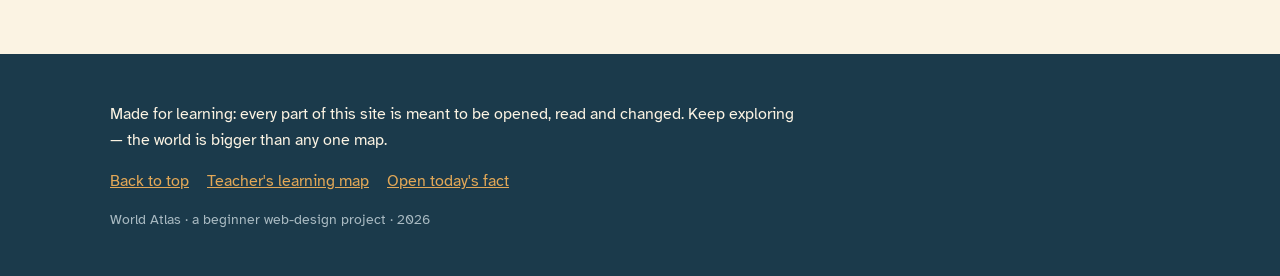
==== commit bf83653b: "made a small change" ====
--- a/index.html
+++ b/index.html
@@ -296,10 +296,7 @@
     <!-- ============ CONTACT / FEEDBACK FORM (Unit 2 web forms + Unit 4 validation) ============ -->
     <section class="section" id="contact" aria-labelledby="contact-heading">
       <h2 id="contact-heading">Send feedback about this Atlas</h2>
-      <p class="section-intro">
-        This form does not really send an email - it is here to demonstrate an
-        HTML form checked live by JavaScript. Try submitting it empty first!
-      </p>
+      
 
       <form id="feedback-form" novalidate>
         <div class="form-row">
--- a/styles.css
+++ b/styles.css
@@ -365,59 +365,9 @@
   border-radius: var(--radius);
 }
 
-/* -----------------------------------------------------------------
-   9. BOX MODEL PLAYGROUND (interactive)
-   ----------------------------------------------------------------- */
-.box-model-demo {
-  margin-top: 40px;
-  background: var(--white);
-  padding: 22px;
-  border-radius: var(--radius);
-  box-shadow: var(--shadow);
-}
-.box-model-layout {
-  display: flex;
-  gap: 30px;
-  flex-wrap: wrap;
-  align-items: center;
-  margin-top: 16px;
-}
-.box-model-controls {
-  display: flex;
-  flex-direction: column;
-  gap: 14px;
-  min-width: 220px;
-}
-.box-model-controls input { width: 100%; }
-.box-model-stage {
-  flex: 1 1 260px;
-  display: flex;
-  justify-content: center;
-  padding: 20px;
-  background: var(--parchment-deep);
-  border-radius: var(--radius);
-}
-/* Each ".demo-layer" is labelled with its own background colour so the
-   four layers of the box model (margin, border, padding, content) are
-   visually easy to tell apart while the sliders change their sizes. */
-.demo-layer {
-  font-size: 0.75rem;
-  font-weight: 700;
-  color: var(--ink);
-  text-align: center;
-}
-.demo-margin { background: #F6D9A8; border-radius: 8px; }
-.demo-border { background: var(--gold); border-style: solid; border-color: var(--terracotta); border-radius: 6px; }
-.demo-padding { background: #FFF8EA; }
-.demo-content {
-  background: var(--forest);
-  color: var(--white);
-  padding: 18px 24px;
-  border-radius: 4px;
-}
-
-/* -----------------------------------------------------------------
-   10. QUIZ
+
+/* -----------------------------------------------------------------
+   9. QUIZ
    ----------------------------------------------------------------- */
 .quiz-app {
   background: var(--white);
@@ -466,7 +416,7 @@
 .quiz-actions button:disabled { opacity: 0.5; cursor: not-allowed; }
 
 /* -----------------------------------------------------------------
-   11. ABOUT
+   10. ABOUT
    ----------------------------------------------------------------- */
 .about-grid {
   display: grid;
@@ -478,7 +428,7 @@
 .about-grid li { margin-bottom: 8px; }
 
 /* -----------------------------------------------------------------
-   12. CONTACT FORM (web forms + JS validation styling hooks)
+   11. CONTACT FORM (web forms + JS validation styling hooks)
    ----------------------------------------------------------------- */
 #feedback-form {
   max-width: 560px;
@@ -519,7 +469,7 @@
 }
 
 /* -----------------------------------------------------------------
-   13. FOOTER
+   12. FOOTER
    ----------------------------------------------------------------- */
 #site-footer {
   background: var(--ocean-deep);
@@ -543,7 +493,7 @@
 .fine-print { font-size: 0.85rem; color: #A9BAC2; }
 
 /* -----------------------------------------------------------------
-   14. RESPONSIVE BEHAVIOUR (phones, tablets, desktop)
+   13. RESPONSIVE BEHAVIOUR (phones, tablets, desktop)
    -----------------------------------------------------------------
    Media queries let different CSS rules apply depending on screen
    width. Rules lower down in the file, inside a matching @media
